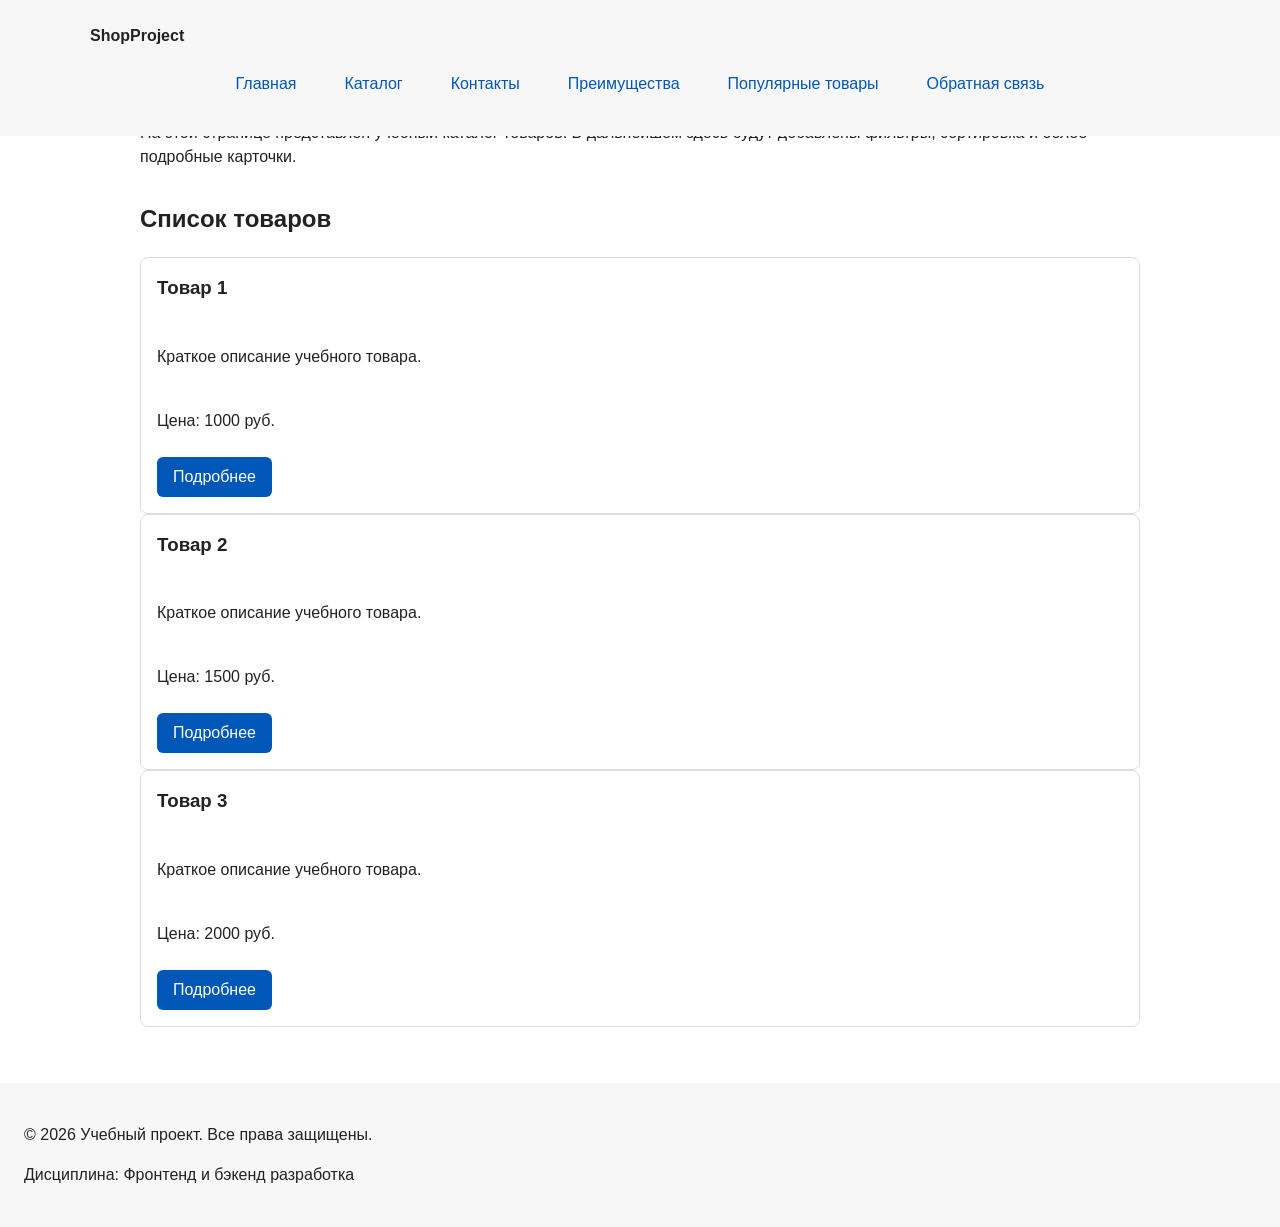
==== catalog.html @ b15fa946 "feat: add multi-page structure navigation and anchors" ====
<!DOCTYPE html>
<html lang="ru">
<head>
  <meta charset="UTF-8">
  <meta name="viewport" content="width=device-width, initial-scale=1.0">
  <meta name="description" content="Каталог товаров учебного интернет-магазина.">
  <title>Каталог товаров — Учебный интернет-магазин</title>
  <link rel="stylesheet" href="css/style.css">
</head>
<body>
  <header>
    <div class="site-header">
      <a class="site-logo" href="index.html">ShopProject</a>

      <nav class="site-nav" aria-label="Основная навигация">
        <ul class="site-nav__list">
          <li><a href="index.html">Главная</a></li>
          <li><a href="catalog.html">Каталог</a></li>
          <li><a href="contacts.html">Контакты</a></li>
          <li><a href="index.html#advantages">Преимущества</a></li>
          <li><a href="index.html#popular">Популярные товары</a></li>
          <li><a href="index.html#contacts">Обратная связь</a></li>
        </ul>
      </nav>
    </div>
  </header>

  <main>
    <nav class="breadcrumbs" aria-label="Хлебные крошки">
      <a href="index.html">Главная</a>
      <span>Каталог</span>
    </nav>

    <section class="section">
      <h1>Каталог товаров</h1>
      <p>
        На этой странице представлен учебный каталог товаров.
        В дальнейшем здесь будут добавлены фильтры, сортировка и более
        подробные карточки.
      </p>
    </section>

    <section class="section">
      <h2>Список товаров</h2>

      <article class="product-card">
        <h3>Товар 1</h3>
        <p>Краткое описание учебного товара.</p>
        <p>Цена: 1000 руб.</p>
        <a class="button" href="index.html#popular">Подробнее</a>
      </article>

      <article class="product-card">
        <h3>Товар 2</h3>
        <p>Краткое описание учебного товара.</p>
        <p>Цена: 1500 руб.</p>
        <a class="button" href="index.html#popular">Подробнее</a>
      </article>

      <article class="product-card">
        <h3>Товар 3</h3>
        <p>Краткое описание учебного товара.</p>
        <p>Цена: 2000 руб.</p>
        <a class="button" href="index.html#popular">Подробнее</a>
      </article>
    </section>
  </main>

  <footer>
    <p>&copy; 2026 Учебный проект. Все права защищены.</p>
    <p>Дисциплина: Фронтенд и бэкенд разработка</p>
  </footer>
</body>
</html>
---- css/style.css ----
/* ===============================
   1. Переменные проекта
   =============================== */

:root {
  /* Основные цвета проекта */
  --color-bg: #ffffff;
  --color-text: #222222;
  --color-muted: #666666;
  --color-primary: #0057b8;
  --color-primary-dark: #003f86;
  --color-border: #dddddd;
  --color-surface: #f7f7f7;
  --color-surface-accent: #eef5ff;
  --color-danger: #b00020;
  --color-success: #168a2f;
  --color-success-bg: #eefaf0;
  --color-white: #ffffff;

  /* Отступы */
  --space-xs: 4px;
  --space-sm: 8px;
  --space-md: 16px;
  --space-lg: 24px;
  --space-xl: 32px;

  /* Скругления */
  --radius-sm: 6px;
  --radius-md: 8px;
  --radius-lg: 12px;

  /* Размеры */
  --container-width: 1000px;
}

html {
  scroll-behavior: smooth;
}


/* ===============================
   2. Базовые стили
   =============================== */

* {
  box-sizing: border-box;
}

body {
  margin: 0;
  font-family: Arial, sans-serif;
  line-height: 1.5;
  color: var(--color-text);
  background-color: var(--color-bg);
}


/*
  Задаём внутренние отступы для основных областей страницы.
  Это делает содержимое визуально отделённым от краёв окна браузера.
*/
header,
main,
footer {
  padding: var(--space-lg);
}


/*
  Оформляем шапку страницы.
  Пока используется простой светло-серый фон.
*/
header {
  background-color: var(--color-surface);
  position: fixed;
  top: 0;
  width: 100%;
}

/*
  Оформляем подвал страницы тем же фоном,
  чтобы визуально отделить его от основного содержимого.
*/
footer {
  background-color: var(--color-surface);
}
/* ===============================
   3. Общие элементы интерфейса
   =============================== */

a {
  color: var(--color-primary);
}

a:hover {
  color: var(--color-primary-dark);
}

:target {
  outline: 2px dashed var(--color-primary);
  outline-offset: 4px;
}


a:focus-visible {
  outline: 2px solid var(--color-primary);
  outline-offset: 3px;
}

/*
  Ограничиваем ширину содержимого шапки,
  чтобы оно не растягивалось слишком сильно на широких экранах.
*/
.site-header {
  max-width: 1100px;
  margin: 0 auto;
}

/*
  Оформляем текстовый логотип.
*/
.site-logo {
  font-weight: bold;
  text-decoration: none;
  color: #222222;
}

/*
  Убираем стандартные отступы и маркеры списка навигации.
*/
.site-nav__list {
  display: flex;
  flex-wrap: wrap;
  justify-content: center;
  align-items: center;
  gap: var(--space-md);
  padding: 0;
  margin: var(--space-md) 0 0;
  list-style: none;
}

.site-nav__list a {
  display: inline-block;
  padding: var(--space-sm) var(--space-md);
  color: var(--color-primary);
  text-decoration: none;
  border-radius: var(--radius-sm);
}

.site-nav__list a:hover {
  color: var(--color-white);
  background-color: var(--color-primary);
}

/*
  Добавляем расстояние между пунктами меню.
*/
.site-nav__list li {
  margin-bottom: 8px;
}

/*
  Оформляем ссылки меню.
*/
.site-nav__list a {
  color: #0057b8;
  text-decoration: none;
}

/*
  При наведении мыши подчёркиваем ссылку.
  Подробно состояния интерфейса будут рассмотрены в практической работе 1.7.
*/
.site-nav__list a:hover {
  text-decoration: underline;
}
/*
  Hero-блок — первый крупный блок страницы.
  Он визуально отделяется от остальных разделов фоном и отступами.
*/
/* ===============================
   4. Компоненты страницы
   =============================== */

.hero {
  max-width: var(--container-width);
  margin: 0 auto var(--space-xl);
  padding: var(--space-xl) var(--space-lg);
  background-color: var(--color-surface-accent);
  border-radius: var(--radius-lg);
}

.section {
  max-width: var(--container-width);
  margin: 0 auto var(--space-xl);
}

.section h2 {
  margin-top: 0;
}

.products-grid {
  display: grid;
  grid-template-columns: repeat(3, 1fr);
  gap: var(--space-lg);
}

/*
  Карточка товара — самостоятельный блок.
  На следующих занятиях карточки будут доработаны и выстроены в сетку.
*/
.product-card {
  display: flex;
  flex-direction: column;
  gap: var(--space-sm);
  margin-bottom: 0;
  padding: var(--space-md);
  border: 1px solid var(--color-border);
  border-radius: var(--radius-md);
  background-color: var(--color-bg);
}

.product-card .button {
  margin-top: auto;
  align-self: flex-start;
}

.product-card:hover {
  border-color: var(--color-primary);
}

.product-card h3 {
  margin-top: 0;
}

/*
  Пока это обычная ссылка, но визуально она оформляется как кнопка.
*/
.button {
  display: inline-block;
  padding: var(--space-sm) var(--space-md);
  color: var(--color-white);
  background-color: var(--color-primary);
  text-decoration: none;
  border: none;
  border-radius: var(--radius-sm);
  cursor: pointer;
}

.button:hover {
  background-color: var(--color-primary-dark);
}

.button:focus-visible {
  outline: 2px solid var(--color-primary);
  outline-offset: 3px;
}

.button:disabled {
  opacity: 0.6;
  cursor: not-allowed;
}


/*
  Дополнительный информационный блок.
*/
.aside-info {
  max-width: var(--container-width);
  margin: 0 auto var(--space-xl);
  padding: var(--space-md);
  border-left: 4px solid var(--color-primary);
  background-color: var(--color-surface);
}
/*
  Модальное окно.
  Элемент dialog сам умеет открываться поверх страницы.
*/
/* ===============================
   5. Форма и модальное окно
   =============================== */

.order-dialog {
  width: min(100% - 32px, 560px);
  padding: var(--space-lg);
  border: none;
  border-radius: var(--radius-lg);
}

.order-dialog::backdrop {
  background-color: rgba(0, 0, 0, 0.5);
}

.form-field {
  margin-bottom: var(--space-md);
}

.form-field label {
  display: block;
  margin-bottom: var(--space-xs);
}

.form-field input,
.form-field select,
.form-field textarea {
  width: 100%;
  padding: 10px 12px;
  border: 1px solid var(--color-border);
  border-radius: var(--radius-sm);
  font: inherit;
}

.form-field input[type="checkbox"] {
  width: auto;
}

.form-field small {
  display: block;
  margin-top: var(--space-xs);
  color: var(--color-muted);
}

.form-field input:hover,
.form-field select:hover,
.form-field textarea:hover {
  border-color: var(--color-primary);
}

.form-field input:focus-visible,
.form-field select:focus-visible,
.form-field textarea:focus-visible,
.form-actions button:focus-visible {
  outline: 2px solid var(--color-primary);
  outline-offset: 3px;
}

[aria-invalid="true"] {
  border-color: var(--color-danger);
}

.success-message {
  max-width: var(--container-width);
  margin: var(--space-lg) auto;
  padding: var(--space-md);
  border-left: 4px solid var(--color-success);
  background-color: var(--color-success-bg);
}

.breadcrumbs {
  max-width: var(--container-width);
  margin: 0 auto var(--space-md);
  font-size: 14px;
  color: var(--color-muted);
}

.breadcrumbs a {
  color: var(--color-primary);
}

.breadcrumbs span::before {
  content: " / ";
  color: var(--color-muted);
}
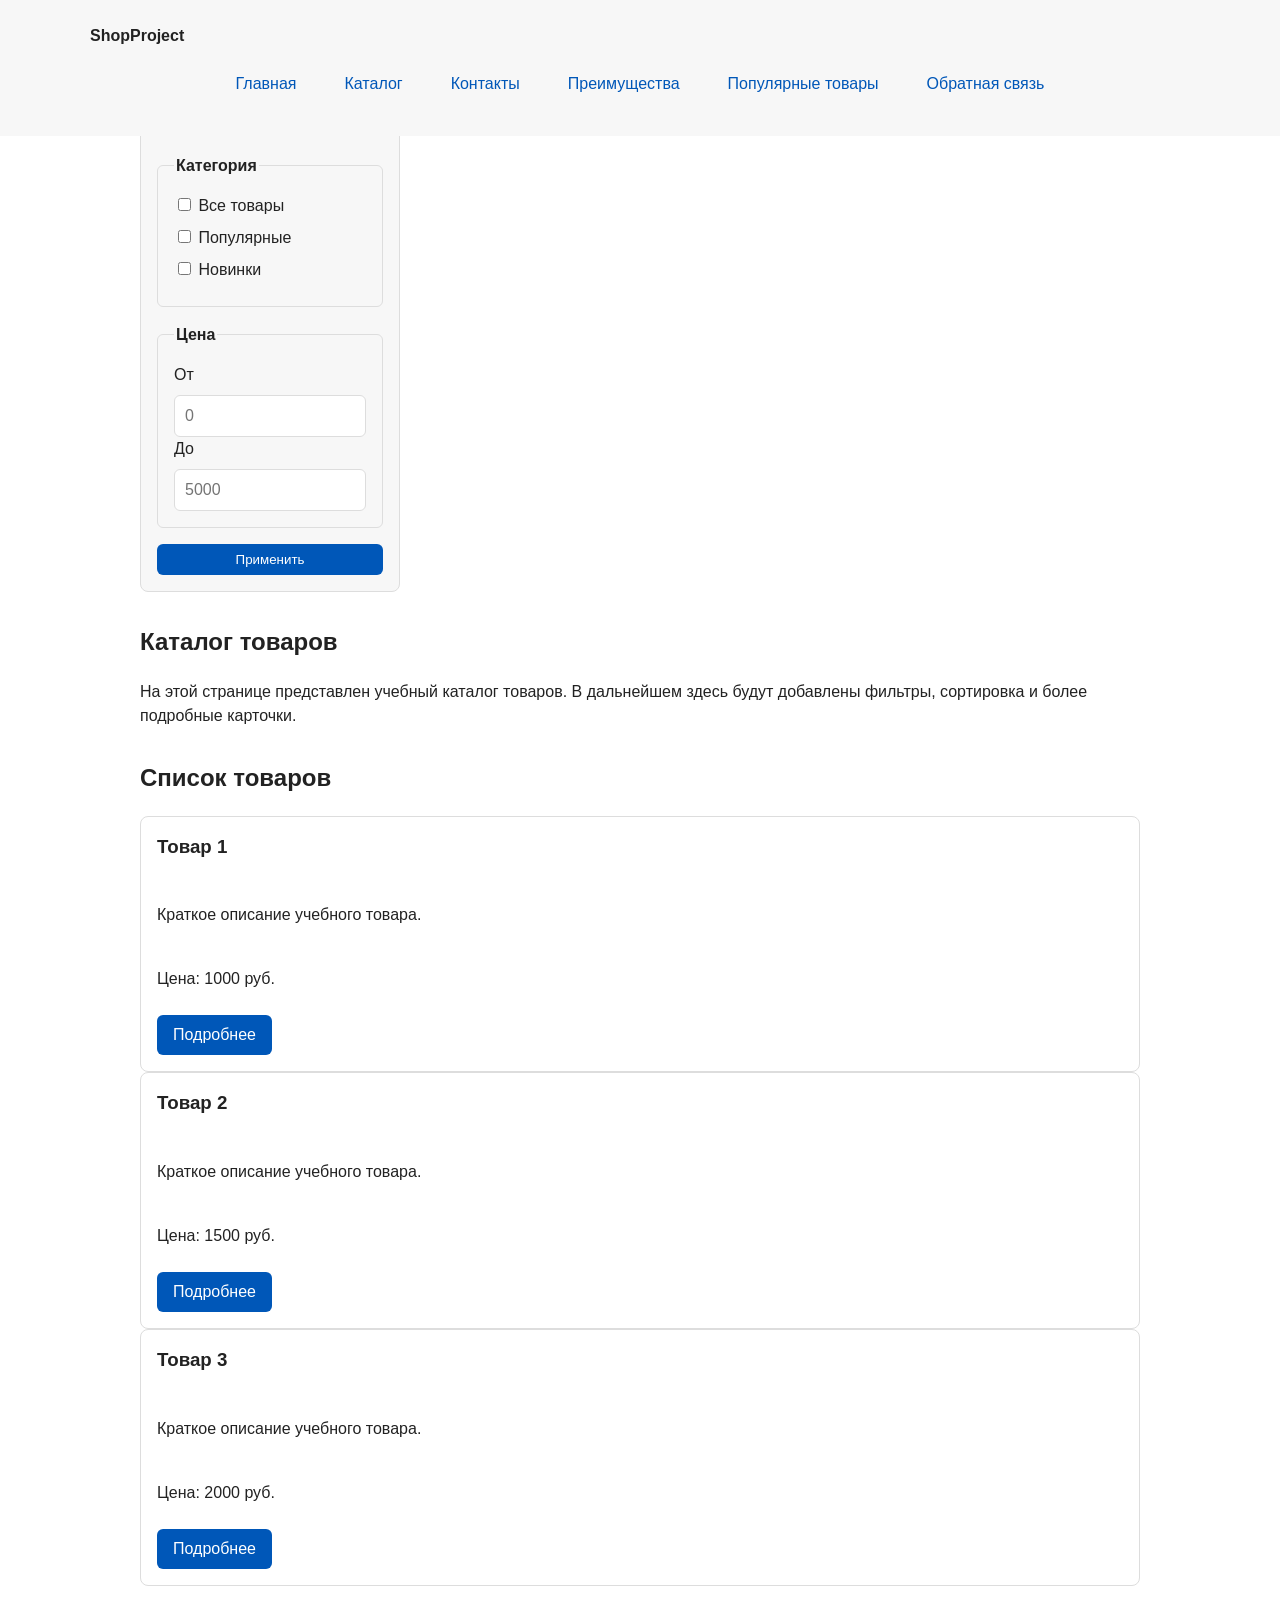
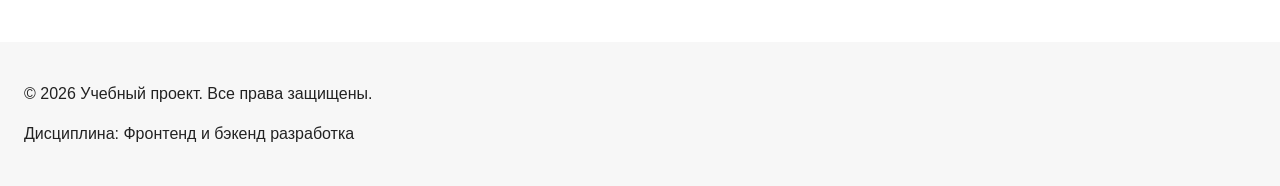
==== commit f778d6a4: "feat: add flex navigation and grid catalog layout" ====
--- a/catalog.html
+++ b/catalog.html
@@ -30,6 +30,53 @@
       <a href="index.html">Главная</a>
       <span>Каталог</span>
     </nav>
+    <section class="catalog-layout">
+  <aside class="catalog-filters">
+    <h2>Фильтры</h2>
+
+    <form class="filters-form" action="#" method="get">
+      <fieldset>
+        <legend>Категория</legend>
+
+        <label>
+          <input type="checkbox" name="category" value="all">
+          Все товары
+        </label>
+
+        <label>
+          <input type="checkbox" name="category" value="popular">
+          Популярные
+        </label>
+
+        <label>
+          <input type="checkbox" name="category" value="new">
+          Новинки
+        </label>
+      </fieldset>
+
+      <fieldset>
+        <legend>Цена</legend>
+
+        <label for="price-from">От</label>
+        <input id="price-from" name="price-from" type="number" min="0" placeholder="0">
+
+        <label for="price-to">До</label>
+        <input id="price-to" name="price-to" type="number" min="0" placeholder="5000">
+      </fieldset>
+
+      <button class="button" type="submit">Применить</button>
+    </form>
+  </aside>
+
+  <section class="catalog-products">
+    <h2>Список товаров</h2>
+
+    <div class="products-grid">
+      <!-- Карточки товаров -->
+    </div>
+        </section>
+    </section>
+
 
     <section class="section">
       <h1>Каталог товаров</h1>
--- a/css/style.css
+++ b/css/style.css
@@ -220,6 +220,57 @@
   background-color: var(--color-bg);
 }
 
+.catalog-layout {
+  max-width: var(--container-width);
+  margin: 0 auto var(--space-xl);
+  display: grid;
+  grid-template-columns: 260px 1fr;
+  grid-template-areas: "filters products";
+  gap: var(--space-lg);
+}
+
+.filters-form {
+  display: grid;
+  gap: var(--space-md);
+}
+
+.filters-form fieldset {
+  margin: 0;
+  padding: var(--space-md);
+  border: 1px solid var(--color-border);
+  border-radius: var(--radius-sm);
+}
+
+.filters-form legend {
+  font-weight: 700;
+}
+
+.filters-form label {
+  display: block;
+  margin-bottom: var(--space-sm);
+}
+
+.filters-form input[type="number"] {
+  width: 100%;
+  padding: 8px 10px;
+  border: 1px solid var(--color-border);
+  border-radius: var(--radius-sm);
+  font: inherit;
+}
+
+.catalog-filters {
+  grid-area: filters;
+  padding: var(--space-md);
+  border: 1px solid var(--color-border);
+  border-radius: var(--radius-md);
+  background-color: var(--color-surface);
+}
+
+.catalog-products {
+  grid-area: products;
+}
+
+
 .product-card .button {
   margin-top: auto;
   align-self: flex-start;
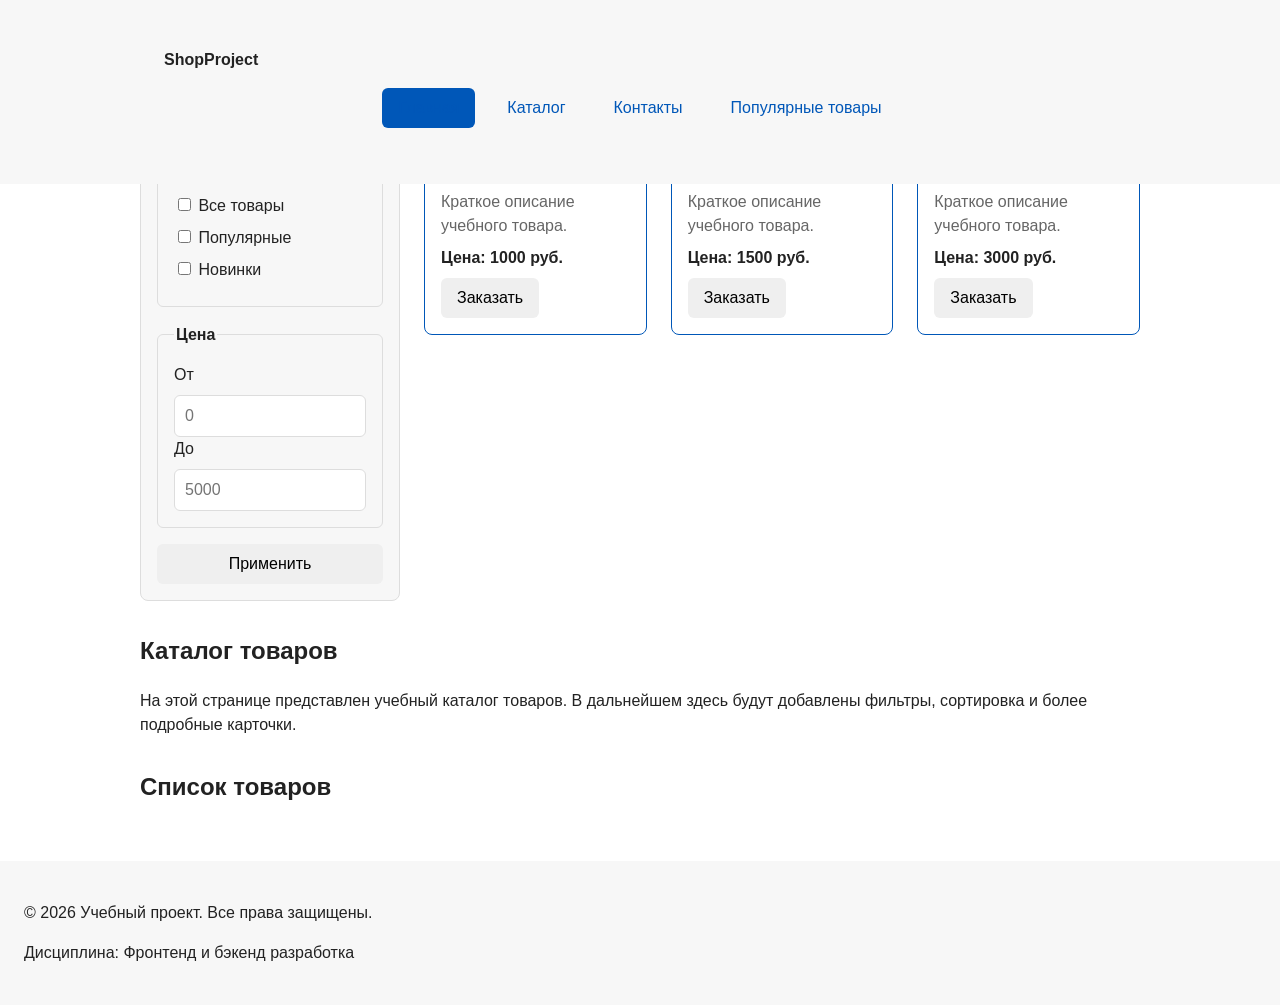
==== commit 2f5e2bd7: "i don't know" ====
--- a/catalog.html
+++ b/catalog.html
@@ -8,27 +8,38 @@
   <link rel="stylesheet" href="css/style.css">
 </head>
 <body>
-  <header>
-    <div class="site-header">
-      <a class="site-logo" href="index.html">ShopProject</a>
+  <header class="site-header">
+  <div class="site-header__inner">
+    <a class="site-header__logo" href="index.html">ShopProject</a>
 
-      <nav class="site-nav" aria-label="Основная навигация">
-        <ul class="site-nav__list">
-          <li><a href="index.html">Главная</a></li>
-          <li><a href="catalog.html">Каталог</a></li>
-          <li><a href="contacts.html">Контакты</a></li>
-          <li><a href="index.html#advantages">Преимущества</a></li>
-          <li><a href="index.html#popular">Популярные товары</a></li>
-          <li><a href="index.html#contacts">Обратная связь</a></li>
-        </ul>
-      </nav>
-    </div>
-  </header>
+    <nav class="site-nav" aria-label="Основная навигация">
+      <ul class="site-nav__list">
+        <li class="site-nav__item">
+          <a class="site-nav__link site-nav__link--active" href="index.html">
+            Главная
+          </a>
+        </li>
+        <li class="site-nav__item">
+          <a class="site-nav__link" href="catalog.html">Каталог</a>
+        </li>
+        <li class="site-nav__item">
+          <a class="site-nav__link" href="contacts.html">Контакты</a>
+        </li>
+        <li class="site-nav__item">
+          <a class="site-nav__link" href="index.html#popular">
+            Популярные товары
+          </a>
+        </li>
+      </ul>
+    </nav>
+  </div>
+</header>
+
 
   <main>
     <nav class="breadcrumbs" aria-label="Хлебные крошки">
-      <a href="index.html">Главная</a>
-      <span>Каталог</span>
+      <a class="breadcrumbs__link" href="index.html">Главная</a>
+      <span class="breadcrumbs__current">Каталог</span>
     </nav>
     <section class="catalog-layout">
   <aside class="catalog-filters">
@@ -72,7 +83,47 @@
     <h2>Список товаров</h2>
 
     <div class="products-grid">
-      <!-- Карточки товаров -->
+      
+      <article class="product-card product-card--featured">
+  <h3 class="product-card__title">Товар 1</h3>
+  <p class="product-card__description">Краткое описание учебного товара.</p>
+  <p class="product-card__price">Цена: 1000 руб.</p>
+  <button
+    class="button product-card__button"
+    type="button"
+    data-product="Товар 1"
+  >
+    Заказать
+  </button>
+</article>
+
+
+      <article class="product-card product-card--featured">
+  <h3 class="product-card__title">Товар 2</h3>
+  <p class="product-card__description">Краткое описание учебного товара.</p>
+  <p class="product-card__price">Цена: 1500 руб.</p>
+  <button
+    class="button product-card__button"
+    type="button"
+    data-product="Товар 2"
+  >
+    Заказать
+  </button>
+</article>
+
+
+      <article class="product-card product-card--featured">
+  <h3 class="product-card__title">Товар 3</h3>
+  <p class="product-card__description">Краткое описание учебного товара.</p>
+  <p class="product-card__price">Цена: 3000 руб.</p>
+  <button
+    class="button product-card__button"
+    type="button"
+    data-product="Товар 3"
+  >
+    Заказать
+  </button>
+</article>
     </div>
         </section>
     </section>
@@ -90,26 +141,6 @@
     <section class="section">
       <h2>Список товаров</h2>
 
-      <article class="product-card">
-        <h3>Товар 1</h3>
-        <p>Краткое описание учебного товара.</p>
-        <p>Цена: 1000 руб.</p>
-        <a class="button" href="index.html#popular">Подробнее</a>
-      </article>
-
-      <article class="product-card">
-        <h3>Товар 2</h3>
-        <p>Краткое описание учебного товара.</p>
-        <p>Цена: 1500 руб.</p>
-        <a class="button" href="index.html#popular">Подробнее</a>
-      </article>
-
-      <article class="product-card">
-        <h3>Товар 3</h3>
-        <p>Краткое описание учебного товара.</p>
-        <p>Цена: 2000 руб.</p>
-        <a class="button" href="index.html#popular">Подробнее</a>
-      </article>
     </section>
   </main>
 
--- a/css/style.css
+++ b/css/style.css
@@ -112,22 +112,21 @@
   чтобы оно не растягивалось слишком сильно на широких экранах.
 */
 .site-header {
-  max-width: 1100px;
+  background-color: var(--color-surface);
+}
+
+.site-header__inner {
+  max-width: var(--container-width);
   margin: 0 auto;
-}
-
-/*
-  Оформляем текстовый логотип.
-*/
-.site-logo {
-  font-weight: bold;
+  padding: var(--space-lg);
+}
+
+.site-header__logo {
+  font-weight: 700;
+  color: var(--color-text);
   text-decoration: none;
-  color: #222222;
-}
-
-/*
-  Убираем стандартные отступы и маркеры списка навигации.
-*/
+}
+
 .site-nav__list {
   display: flex;
   flex-wrap: wrap;
@@ -139,6 +138,52 @@
   list-style: none;
 }
 
+.site-nav__link {
+  display: inline-block;
+  padding: var(--space-sm) var(--space-md);
+  color: var(--color-primary);
+  text-decoration: none;
+  border-radius: var(--radius-sm);
+}
+
+.site-nav__link:hover {
+  color: var(--color-white);
+  background-color: var(--color-primary);
+}
+
+.site-nav__link:focus-visible {
+  outline: 2px solid var(--color-primary);
+  outline-offset: 3px;
+}
+
+.site-nav__link--active {
+  color: var(--color-white);
+  background-color: var(--color-primary);
+}
+
+/*
+  Оформляем текстовый логотип.
+*/
+.site-logo {
+  font-weight: bold;
+  text-decoration: none;
+  color: #222222;
+}
+
+/*
+  Убираем стандартные отступы и маркеры списка навигации.
+*/
+.site-nav__list {
+  display: flex;
+  flex-wrap: wrap;
+  justify-content: center;
+  align-items: center;
+  gap: var(--space-md);
+  padding: 0;
+  margin: var(--space-md) 0 0;
+  list-style: none;
+}
+
 .site-nav__list a {
   display: inline-block;
   padding: var(--space-sm) var(--space-md);
@@ -213,11 +258,46 @@
   display: flex;
   flex-direction: column;
   gap: var(--space-sm);
-  margin-bottom: 0;
   padding: var(--space-md);
   border: 1px solid var(--color-border);
   border-radius: var(--radius-md);
   background-color: var(--color-bg);
+}
+
+.product-card:hover {
+  border-color: var(--color-primary);
+}
+
+.product-card--featured {
+  border-color: var(--color-primary);
+}
+
+.product-card--discount {
+  border-color: var(--color-danger);
+}
+
+.product-card__title {
+  margin: 0;
+  color: var(--color-text);
+}
+
+.product-card__description {
+  margin: 0;
+  color: var(--color-muted);
+}
+
+.product-card__price {
+  margin: 0;
+  font-weight: 700;
+}
+
+.product-card--discount .product-card__price {
+  color: var(--color-danger);
+}
+
+.product-card__button {
+  margin-top: auto;
+  align-self: flex-start;
 }
 
 .catalog-layout {
@@ -290,16 +370,31 @@
 .button {
   display: inline-block;
   padding: var(--space-sm) var(--space-md);
+  border: none;
+  border-radius: var(--radius-sm);
+  font: inherit;
+  text-decoration: none;
+  cursor: pointer;
+}
+
+.button--primary {
   color: var(--color-white);
   background-color: var(--color-primary);
-  text-decoration: none;
-  border: none;
-  border-radius: var(--radius-sm);
-  cursor: pointer;
-}
-
-.button:hover {
+}
+
+.button--primary:hover {
   background-color: var(--color-primary-dark);
+}
+
+.button--secondary {
+  color: var(--color-primary);
+  background-color: transparent;
+  border: 1px solid var(--color-primary);
+}
+
+.button--secondary:hover {
+  color: var(--color-white);
+  background-color: var(--color-primary);
 }
 
 .button:focus-visible {
@@ -307,7 +402,8 @@
   outline-offset: 3px;
 }
 
-.button:disabled {
+.button:disabled,
+.button--disabled {
   opacity: 0.6;
   cursor: not-allowed;
 }
@@ -342,18 +438,22 @@
   background-color: rgba(0, 0, 0, 0.5);
 }
 
-.form-field {
+.order-dialog__title {
+  margin-top: 0;
+}
+
+.order-form__field {
   margin-bottom: var(--space-md);
 }
 
-.form-field label {
+.order-form__label {
   display: block;
   margin-bottom: var(--space-xs);
 }
 
-.form-field input,
-.form-field select,
-.form-field textarea {
+.order-form__input,
+.order-form__select,
+.order-form__textarea {
   width: 100%;
   padding: 10px 12px;
   border: 1px solid var(--color-border);
@@ -361,28 +461,23 @@
   font: inherit;
 }
 
-.form-field input[type="checkbox"] {
-  width: auto;
-}
-
-.form-field small {
-  display: block;
-  margin-top: var(--space-xs);
-  color: var(--color-muted);
-}
-
-.form-field input:hover,
-.form-field select:hover,
-.form-field textarea:hover {
+.order-form__input:hover,
+.order-form__select:hover,
+.order-form__textarea:hover {
   border-color: var(--color-primary);
 }
 
-.form-field input:focus-visible,
-.form-field select:focus-visible,
-.form-field textarea:focus-visible,
-.form-actions button:focus-visible {
+.order-form__input:focus-visible,
+.order-form__select:focus-visible,
+.order-form__textarea:focus-visible {
   outline: 2px solid var(--color-primary);
   outline-offset: 3px;
+}
+
+.order-form__actions {
+  display: flex;
+  gap: var(--space-md);
+  margin-top: var(--space-lg);
 }
 
 [aria-invalid="true"] {
@@ -404,11 +499,11 @@
   color: var(--color-muted);
 }
 
-.breadcrumbs a {
+.breadcrumbs__link {
   color: var(--color-primary);
 }
 
-.breadcrumbs span::before {
+.breadcrumbs__current::before {
   content: " / ";
   color: var(--color-muted);
 }
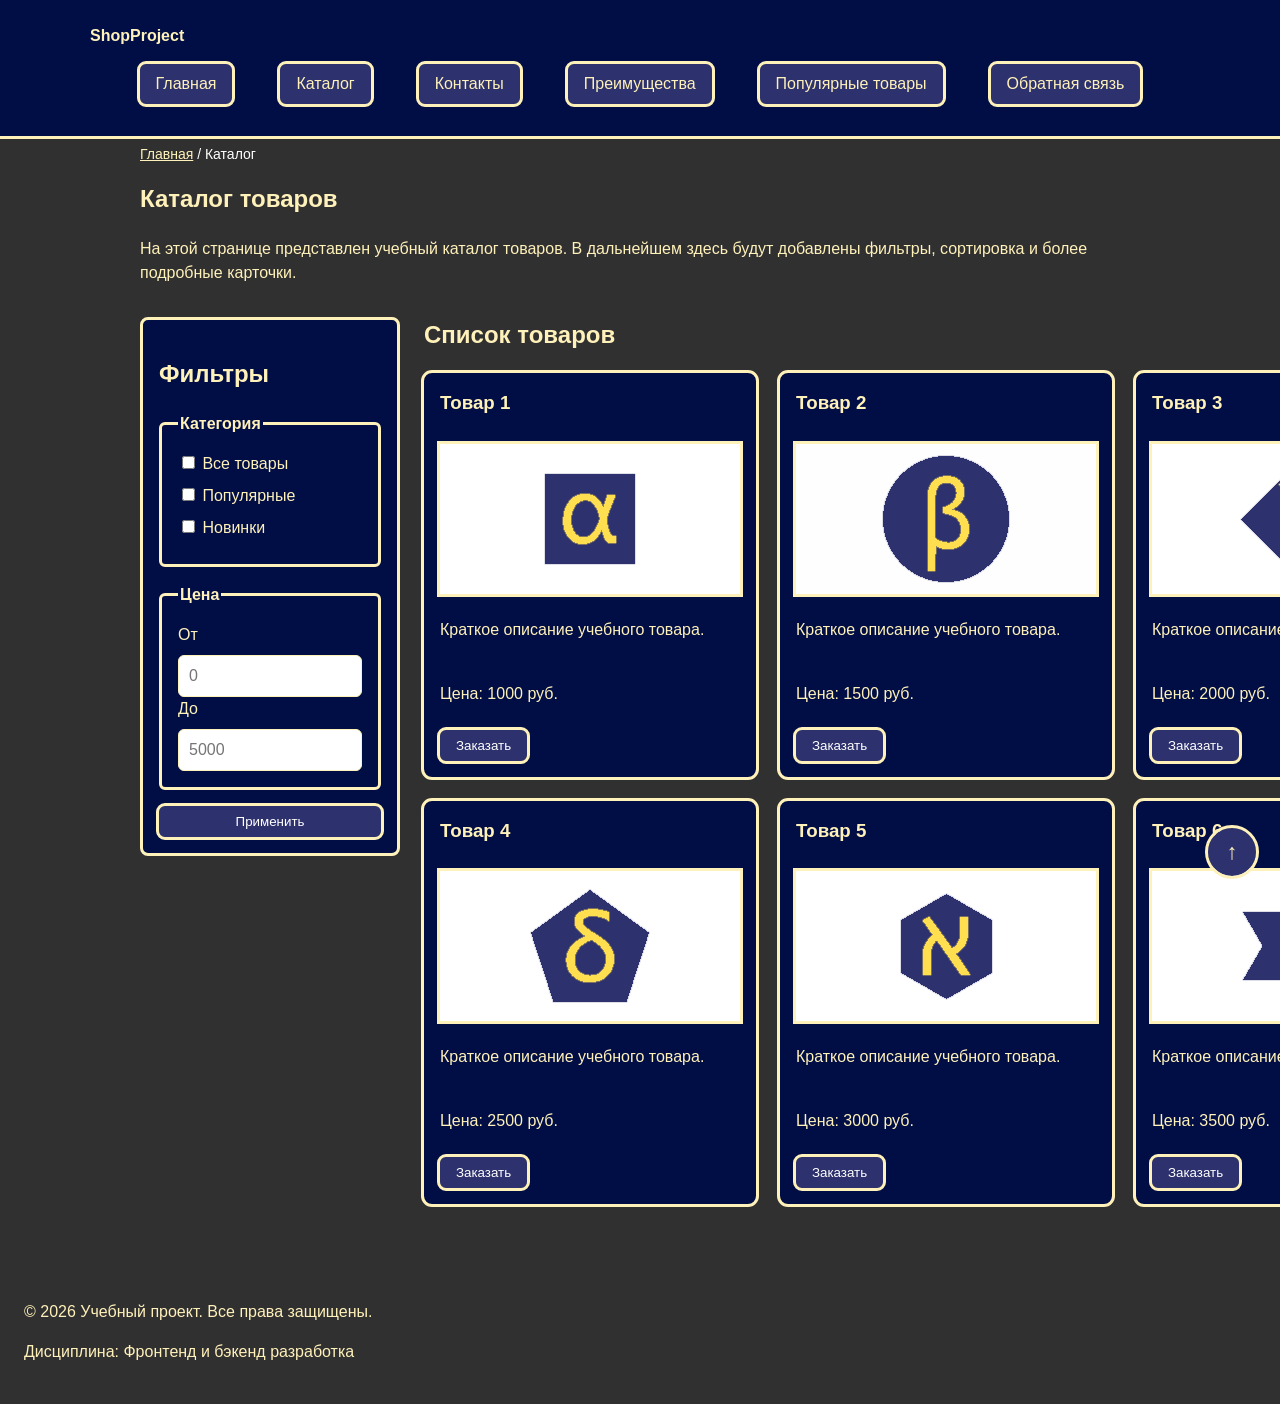
==== commit 8155e1cf: "penis" ====
--- a/catalog.html
+++ b/catalog.html
@@ -6,131 +6,34 @@
   <meta name="description" content="Каталог товаров учебного интернет-магазина.">
   <title>Каталог товаров — Учебный интернет-магазин</title>
   <link rel="stylesheet" href="css/style.css">
+  <script src="js/main.js" defer></script>
 </head>
 <body>
+  <span id="top"></span>
   <header class="site-header">
-  <div class="site-header__inner">
-    <a class="site-header__logo" href="index.html">ShopProject</a>
-
-    <nav class="site-nav" aria-label="Основная навигация">
-      <ul class="site-nav__list">
-        <li class="site-nav__item">
-          <a class="site-nav__link site-nav__link--active" href="index.html">
-            Главная
-          </a>
-        </li>
-        <li class="site-nav__item">
-          <a class="site-nav__link" href="catalog.html">Каталог</a>
-        </li>
-        <li class="site-nav__item">
-          <a class="site-nav__link" href="contacts.html">Контакты</a>
-        </li>
-        <li class="site-nav__item">
-          <a class="site-nav__link" href="index.html#popular">
-            Популярные товары
-          </a>
-        </li>
-      </ul>
-    </nav>
-  </div>
-</header>
-
+    <div class="site-header__inner">
+      <a class="site-header__logo" href="index.html">ShopProject</a>
+      <nav class="site-nav" aria-label="Основная навигация">
+        <ul class="site-nav__list">
+          <li class="site-nav__item"><a class="site-nav__link" href="index.html">Главная</a></li>
+          <li class="site-nav__item"><a class="site-nav__link" href="catalog.html">Каталог</a></li>
+          <li class="site-nav__item"><a class="site-nav__link" href="contacts.html">Контакты</a></li>
+          <li class="site-nav__item"><a class="site-nav__link" href="index.html#advantages">Преимущества</a></li>
+          <li class="site-nav__item"><a class="site-nav__link" href="index.html#popular">Популярные товары</a></li>
+          <li class="site-nav__item"><a class="site-nav__link" href="index.html#contacts">Обратная связь</a></li>
+        </ul>
+      </nav>
+    </div>
+  </header>
 
   <main>
     <nav class="breadcrumbs" aria-label="Хлебные крошки">
       <a class="breadcrumbs__link" href="index.html">Главная</a>
       <span class="breadcrumbs__current">Каталог</span>
     </nav>
-    <section class="catalog-layout">
-  <aside class="catalog-filters">
-    <h2>Фильтры</h2>
-
-    <form class="filters-form" action="#" method="get">
-      <fieldset>
-        <legend>Категория</legend>
-
-        <label>
-          <input type="checkbox" name="category" value="all">
-          Все товары
-        </label>
-
-        <label>
-          <input type="checkbox" name="category" value="popular">
-          Популярные
-        </label>
-
-        <label>
-          <input type="checkbox" name="category" value="new">
-          Новинки
-        </label>
-      </fieldset>
-
-      <fieldset>
-        <legend>Цена</legend>
-
-        <label for="price-from">От</label>
-        <input id="price-from" name="price-from" type="number" min="0" placeholder="0">
-
-        <label for="price-to">До</label>
-        <input id="price-to" name="price-to" type="number" min="0" placeholder="5000">
-      </fieldset>
-
-      <button class="button" type="submit">Применить</button>
-    </form>
-  </aside>
-
-  <section class="catalog-products">
-    <h2>Список товаров</h2>
-
-    <div class="products-grid">
-      
-      <article class="product-card product-card--featured">
-  <h3 class="product-card__title">Товар 1</h3>
-  <p class="product-card__description">Краткое описание учебного товара.</p>
-  <p class="product-card__price">Цена: 1000 руб.</p>
-  <button
-    class="button product-card__button"
-    type="button"
-    data-product="Товар 1"
-  >
-    Заказать
-  </button>
-</article>
-
-
-      <article class="product-card product-card--featured">
-  <h3 class="product-card__title">Товар 2</h3>
-  <p class="product-card__description">Краткое описание учебного товара.</p>
-  <p class="product-card__price">Цена: 1500 руб.</p>
-  <button
-    class="button product-card__button"
-    type="button"
-    data-product="Товар 2"
-  >
-    Заказать
-  </button>
-</article>
-
-
-      <article class="product-card product-card--featured">
-  <h3 class="product-card__title">Товар 3</h3>
-  <p class="product-card__description">Краткое описание учебного товара.</p>
-  <p class="product-card__price">Цена: 3000 руб.</p>
-  <button
-    class="button product-card__button"
-    type="button"
-    data-product="Товар 3"
-  >
-    Заказать
-  </button>
-</article>
-    </div>
-        </section>
-    </section>
-
-
-    <section class="section">
-      <h1>Каталог товаров</h1>
+
+    <section class="page-section">
+      <h1 class="page-section__title">Каталог товаров</h1>
       <p>
         На этой странице представлен учебный каталог товаров.
         В дальнейшем здесь будут добавлены фильтры, сортировка и более
@@ -138,15 +41,174 @@
       </p>
     </section>
 
-    <section class="section">
-      <h2>Список товаров</h2>
-
+    <section class="catalog">
+      <aside class="catalog__filters">
+        <div class="filter-panel">
+          <h2 class="filter-panel__title">Фильтры</h2>
+
+          <form class="filter-form" action="#" method="get">
+            <fieldset class="filter-form__group">
+              <legend class="filter-form__legend">Категория</legend>
+
+              <label class="filter-form__label">
+                <input class="filter-form__checkbox" type="checkbox" name="category" value="all">
+                Все товары
+              </label>
+
+              <label class="filter-form__label">
+                <input class="filter-form__checkbox" type="checkbox" name="category" value="popular">
+                Популярные
+              </label>
+
+              <label class="filter-form__label">
+                <input class="filter-form__checkbox" type="checkbox" name="category" value="new">
+                Новинки
+              </label>
+            </fieldset>
+
+            <fieldset class="filter-form__group">
+              <legend class="filter-form__legend">Цена</legend>
+
+              <label class="filter-form__label" for="price-from">От</label>
+              <input class="filter-form__input" id="price-from" name="price-from" type="number" min="0" placeholder="0">
+
+              <label class="filter-form__label" for="price-to">До</label>
+              <input class="filter-form__input" id="price-to" name="price-to" type="number" min="0" placeholder="5000">
+            </fieldset>
+
+            <button class="button filter-form__submit" type="submit">Применить</button>
+          </form>
+        </div>
+      </aside>
+
+      <section class="catalog__products">
+        <h2 class="page-section__title">Список товаров</h2>
+
+        <div class="product-grid">
+          <article class="product-card">
+            <h3 class="product-card__title">Товар 1</h3>
+            <img class="product-card__image" src="img/product1.png" alt="Товар 1">
+            <p>Краткое описание учебного товара.</p>
+            <p>Цена: 1000 руб.</p>
+            <button class="button product-card__button" type="button" data-product="Товар 1">Заказать</button>
+          </article>
+
+          <article class="product-card">
+            <h3 class="product-card__title">Товар 2</h3>
+            <img class="product-card__image" src="img/product2.png" alt="Товар 2">
+            <p>Краткое описание учебного товара.</p>
+            <p>Цена: 1500 руб.</p>
+            <button class="button product-card__button" type="button" data-product="Товар 2">Заказать</button>
+          </article>
+
+          <article class="product-card">
+            <h3 class="product-card__title">Товар 3</h3>
+            <img class="product-card__image" src="img/product3.png" alt="Товар 3">
+            <p>Краткое описание учебного товара.</p>
+            <p>Цена: 2000 руб.</p>
+            <button class="button product-card__button" type="button" data-product="Товар 3">Заказать</button>
+          </article>
+
+          <article class="product-card">
+            <h3 class="product-card__title">Товар 4</h3>
+            <img class="product-card__image" src="img/product4.png" alt="Товар 4">
+            <p>Краткое описание учебного товара.</p>
+            <p>Цена: 2500 руб.</p>
+            <button class="button product-card__button" type="button" data-product="Товар 4">Заказать</button>
+          </article>
+
+          <article class="product-card">
+            <h3 class="product-card__title">Товар 5</h3>
+            <img class="product-card__image" src="img/product5.png" alt="Товар 5">
+            <p>Краткое описание учебного товара.</p>
+            <p>Цена: 3000 руб.</p>
+            <button class="button product-card__button" type="button" data-product="Товар 5">Заказать</button>
+          </article>
+
+          <article class="product-card">
+            <h3 class="product-card__title">Товар 6</h3>
+            <img class="product-card__image" src="img/product6.png" alt="Товар 6">
+            <p>Краткое описание учебного товара.</p>
+            <p>Цена: 3500 руб.</p>
+            <button class="button product-card__button" type="button" data-product="Товар 6">Заказать</button>
+          </article>
+        </div>
+      </section>
     </section>
   </main>
 
-  <footer>
-    <p>&copy; 2026 Учебный проект. Все права защищены.</p>
-    <p>Дисциплина: Фронтенд и бэкенд разработка</p>
+  <footer class="site-footer">
+    <p class="site-footer__text">&copy; 2026 Учебный проект. Все права защищены.</p>
+    <p class="site-footer__text">Дисциплина: Фронтенд и бэкенд разработка</p>
   </footer>
+
+  <dialog class="order-modal" id="order-dialog" aria-labelledby="order-dialog-title">
+    <h2 class="order-modal__title" id="order-dialog-title">Оформление заявки</h2>
+
+    <form class="order-form" id="order-form" action="#" method="post" novalidate>
+      <input id="selected-product" name="selected-product" type="hidden">
+
+      <div class="form-field">
+        <label class="form-field__label" for="order-name">Имя</label>
+        <input class="form-field__control" id="order-name" name="name" type="text" minlength="2" autocomplete="given-name" required>
+      </div>
+
+      <div class="form-field">
+        <label class="form-field__label" for="order-email">E-mail</label>
+        <input class="form-field__control" id="order-email" name="email" type="email" autocomplete="email" required>
+      </div>
+
+      <div class="form-field">
+        <label class="form-field__label" for="order-phone">Телефон</label>
+        <input
+          class="form-field__control"
+          id="order-phone"
+          name="phone"
+          type="tel"
+          inputmode="tel"
+          placeholder="+7 (900) 000-00-00"
+          pattern="^\+7 \(\d{3}\) \d{3}-\d{2}-\d{2}$"
+          required
+        >
+        <small class="form-field__hint">Формат: +7 (900) 000-00-00</small>
+      </div>
+
+      <div class="form-field">
+        <label class="form-field__label" for="order-date">Дата связи</label>
+        <input class="form-field__control" id="order-date" name="date" type="date">
+      </div>
+
+      <div class="form-field">
+        <label class="form-field__label" for="order-topic">Тема заявки</label>
+        <select class="form-field__control" id="order-topic" name="topic" required>
+          <option value="">Выберите тему</option>
+          <option value="product">Заказ товара</option>
+          <option value="consultation">Консультация</option>
+          <option value="delivery">Доставка</option>
+        </select>
+      </div>
+
+      <div class="form-field">
+        <label class="form-field__label" for="order-comment">Комментарий</label>
+        <textarea class="form-field__control" id="order-comment" name="comment" rows="4"></textarea>
+      </div>
+
+      <div class="form-field form-field--checkbox">
+        <label class="form-field__label">
+          <input class="form-field__control form-field__control--checkbox" id="order-agreement" name="agreement" type="checkbox" required>
+          Я согласен на обработку данных
+        </label>
+      </div>
+
+      <div class="form-actions">
+        <button class="form-actions__button button" type="button" id="close-order-dialog">Закрыть</button>
+        <button class="form-actions__button button" type="submit">Отправить заявку</button>
+      </div>
+    </form>
+  </dialog>
+
+  <p class="success-message" id="success-message" hidden>Форма успешно отправлена!</p>
+
+  <a class="back-to-top" href="#top" aria-label="Наверх">↑</a>
 </body>
 </html>
--- a/css/style.css
+++ b/css/style.css
@@ -4,13 +4,13 @@
 
 :root {
   /* Основные цвета проекта */
-  --color-bg: #ffffff;
+  --color-bg: #303030;
   --color-text: #222222;
   --color-muted: #666666;
-  --color-primary: #0057b8;
-  --color-primary-dark: #003f86;
-  --color-border: #dddddd;
-  --color-surface: #f7f7f7;
+  --color-primary: #2D316D;
+  --color-primary-dark: #000E45;
+  --color-border: #FFF1BA;
+  --color-surface: #000E45;
   --color-surface-accent: #eef5ff;
   --color-danger: #b00020;
   --color-success: #168a2f;
@@ -23,6 +23,7 @@
   --space-md: 16px;
   --space-lg: 24px;
   --space-xl: 32px;
+  --header-height: 120px;
 
   /* Скругления */
   --radius-sm: 6px;
@@ -35,6 +36,7 @@
 
 html {
   scroll-behavior: smooth;
+  scroll-padding-top: calc(var(--header-height) + var(--space-md));
 }
 
 
@@ -50,43 +52,19 @@
   margin: 0;
   font-family: Arial, sans-serif;
   line-height: 1.5;
-  color: var(--color-text);
+  color: var(--color-border);
   background-color: var(--color-bg);
 }
 
-
-/*
-  Задаём внутренние отступы для основных областей страницы.
-  Это делает содержимое визуально отделённым от краёв окна браузера.
-*/
 header,
 main,
 footer {
   padding: var(--space-lg);
 }
 
-
-/*
-  Оформляем шапку страницы.
-  Пока используется простой светло-серый фон.
-*/
-header {
-  background-color: var(--color-surface);
-  position: fixed;
-  top: 0;
-  width: 100%;
-}
-
-/*
-  Оформляем подвал страницы тем же фоном,
-  чтобы визуально отделить его от основного содержимого.
-*/
-footer {
-  background-color: var(--color-surface);
-}
-/* ===============================
-   3. Общие элементы интерфейса
-   =============================== */
+main {
+  padding-top: calc(var(--header-height) + var(--space-lg));
+}
 
 a {
   color: var(--color-primary);
@@ -95,37 +73,49 @@
 a:hover {
   color: var(--color-primary-dark);
 }
-
-:target {
-  outline: 2px dashed var(--color-primary);
-  outline-offset: 4px;
-}
-
 
 a:focus-visible {
   outline: 2px solid var(--color-primary);
   outline-offset: 3px;
 }
 
-/*
-  Ограничиваем ширину содержимого шапки,
-  чтобы оно не растягивалось слишком сильно на широких экранах.
-*/
+:target {
+  outline: 3px solid var(--color-white);
+  border-radius: 10px;
+  padding: 10px;
+  box-shadow: 0 0 35px rgba(255, 255, 255, 1);
+}
+
+
+/* ===============================
+   3. Блок: site-header
+   =============================== */
+
 .site-header {
+  position: fixed;
+  top: 0;
+  left: 0;
+  right: 0;
+  z-index: 10;
   background-color: var(--color-surface);
+  outline: 3px solid var(--color-border);
 }
 
 .site-header__inner {
-  max-width: var(--container-width);
+  max-width: 1100px;
   margin: 0 auto;
-  padding: var(--space-lg);
 }
 
 .site-header__logo {
-  font-weight: 700;
-  color: var(--color-text);
+  font-weight: bold;
   text-decoration: none;
-}
+  color: var(--color-border);
+}
+
+
+/* ===============================
+   4. Блок: site-nav
+   =============================== */
 
 .site-nav__list {
   display: flex;
@@ -136,163 +126,106 @@
   padding: 0;
   margin: var(--space-md) 0 0;
   list-style: none;
+  color: var(--color-border);
+  transition: box-shadow .2s, background-color .2s;
+}
+
+.site-nav__item {
+  margin-bottom: 8px;
 }
 
 .site-nav__link {
   display: inline-block;
   padding: var(--space-sm) var(--space-md);
-  color: var(--color-primary);
+  margin: 0 var(--space-md);
+  color: var(--color-border);
+  background-color: var(--color-primary);
   text-decoration: none;
   border-radius: var(--radius-sm);
+  outline: 3px solid var(--color-border);
+  transition: box-shadow .2s;
 }
 
 .site-nav__link:hover {
   color: var(--color-white);
-  background-color: var(--color-primary);
-}
-
-.site-nav__link:focus-visible {
-  outline: 2px solid var(--color-primary);
-  outline-offset: 3px;
-}
-
-.site-nav__link--active {
-  color: var(--color-white);
-  background-color: var(--color-primary);
-}
-
-/*
-  Оформляем текстовый логотип.
-*/
-.site-logo {
-  font-weight: bold;
-  text-decoration: none;
-  color: #222222;
-}
-
-/*
-  Убираем стандартные отступы и маркеры списка навигации.
-*/
-.site-nav__list {
-  display: flex;
-  flex-wrap: wrap;
-  justify-content: center;
-  align-items: center;
-  gap: var(--space-md);
-  padding: 0;
-  margin: var(--space-md) 0 0;
-  list-style: none;
-}
-
-.site-nav__list a {
-  display: inline-block;
-  padding: var(--space-sm) var(--space-md);
-  color: var(--color-primary);
-  text-decoration: none;
-  border-radius: var(--radius-sm);
-}
-
-.site-nav__list a:hover {
-  color: var(--color-white);
-  background-color: var(--color-primary);
-}
-
-/*
-  Добавляем расстояние между пунктами меню.
-*/
-.site-nav__list li {
-  margin-bottom: 8px;
-}
-
-/*
-  Оформляем ссылки меню.
-*/
-.site-nav__list a {
-  color: #0057b8;
-  text-decoration: none;
-}
-
-/*
-  При наведении мыши подчёркиваем ссылку.
-  Подробно состояния интерфейса будут рассмотрены в практической работе 1.7.
-*/
-.site-nav__list a:hover {
-  text-decoration: underline;
-}
-/*
-  Hero-блок — первый крупный блок страницы.
-  Он визуально отделяется от остальных разделов фоном и отступами.
-*/
-/* ===============================
-   4. Компоненты страницы
+  outline: 3px solid var(--color-white);
+  box-shadow: 0 0 35px rgba(255, 255, 255, 1);
+}
+
+
+/* ===============================
+   5. Блок: page-section
+   =============================== */
+
+.page-section {
+  max-width: var(--container-width);
+  margin: 0 auto var(--space-xl);
+}
+
+.page-section__title {
+  margin-top: 0;
+}
+
+
+/* ===============================
+   6. Блок: hero
    =============================== */
 
 .hero {
   max-width: var(--container-width);
   margin: 0 auto var(--space-xl);
   padding: var(--space-xl) var(--space-lg);
-  background-color: var(--color-surface-accent);
+  background-color: var(--color-surface);
+  outline: 3px solid var(--color-border);
   border-radius: var(--radius-lg);
 }
 
-.section {
-  max-width: var(--container-width);
-  margin: 0 auto var(--space-xl);
-}
-
-.section h2 {
-  margin-top: 0;
-}
-
-.products-grid {
+
+/* ===============================
+   7. Блок: product-grid
+   =============================== */
+
+.product-grid {
   display: grid;
   grid-template-columns: repeat(3, 1fr);
   gap: var(--space-lg);
 }
 
-/*
-  Карточка товара — самостоятельный блок.
-  На следующих занятиях карточки будут доработаны и выстроены в сетку.
-*/
+
+/* ===============================
+   8. Блок: product-card
+   =============================== */
+
 .product-card {
   display: flex;
   flex-direction: column;
   gap: var(--space-sm);
+  margin-bottom: 0;
   padding: var(--space-md);
-  border: 1px solid var(--color-border);
+  background-color: var(--color-surface);
+  outline: 3px solid var(--color-border);
   border-radius: var(--radius-md);
-  background-color: var(--color-bg);
+  transition: transform .2s, box-shadow .2s;
 }
 
 .product-card:hover {
-  border-color: var(--color-primary);
-}
-
-.product-card--featured {
-  border-color: var(--color-primary);
-}
-
-.product-card--discount {
-  border-color: var(--color-danger);
+  color: var(--color-white);
+  outline: 3px solid var(--color-white);
+  box-shadow: 0 0 35px rgba(255, 255, 255, 1);
 }
 
 .product-card__title {
-  margin: 0;
-  color: var(--color-text);
-}
-
-.product-card__description {
-  margin: 0;
-  color: var(--color-muted);
-}
-
-.product-card__price {
-  margin: 0;
-  font-weight: 700;
-}
-
-.product-card--discount .product-card__price {
-  color: var(--color-danger);
+  margin-top: 0;
+}
+
+.product-card__image {
+  outline: 3px solid var(--color-border);
+  transition: box-shadow .2s;
+}
+
+.product-card__image:hover {
+  outline: 3px solid var(--color-white);
+  box-shadow: 0 0 35px rgba(255, 255, 255, 1);
 }
 
 .product-card__button {
@@ -300,7 +233,12 @@
   align-self: flex-start;
 }
 
-.catalog-layout {
+
+/* ===============================
+   9. Блок: catalog
+   =============================== */
+
+.catalog {
   max-width: var(--container-width);
   margin: 0 auto var(--space-xl);
   display: grid;
@@ -309,28 +247,60 @@
   gap: var(--space-lg);
 }
 
-.filters-form {
+.catalog__filters {
+  grid-area: filters;
+}
+
+.catalog__products {
+  grid-area: products;
+}
+
+
+/* ===============================
+   10. Блок: filter-panel
+   =============================== */
+
+.filter-panel {
+  padding: var(--space-md);
+  color: var(--color-border);
+  background-color: var(--color-surface);
+  border: 3px solid var(--color-border);
+  border-radius: var(--radius-md);
+  position: sticky;
+  top: calc(var(--header-height) + var(--space-md));
+  align-self: start;
+  max-height: calc(100vh - var(--header-height) - var(--space-md) * 2);
+  overflow-y: auto;
+  z-index: 1;
+}
+
+
+/* ===============================
+   11. Блок: filter-form
+   =============================== */
+
+.filter-form {
   display: grid;
   gap: var(--space-md);
 }
 
-.filters-form fieldset {
+.filter-form__group {
   margin: 0;
   padding: var(--space-md);
-  border: 1px solid var(--color-border);
+  border: 3px solid var(--color-border);
   border-radius: var(--radius-sm);
 }
 
-.filters-form legend {
+.filter-form__legend {
   font-weight: 700;
 }
 
-.filters-form label {
+.filter-form__label {
   display: block;
   margin-bottom: var(--space-sm);
 }
 
-.filters-form input[type="number"] {
+.filter-form__input {
   width: 100%;
   padding: 8px 10px;
   border: 1px solid var(--color-border);
@@ -338,63 +308,28 @@
   font: inherit;
 }
 
-.catalog-filters {
-  grid-area: filters;
-  padding: var(--space-md);
-  border: 1px solid var(--color-border);
-  border-radius: var(--radius-md);
-  background-color: var(--color-surface);
-}
-
-.catalog-products {
-  grid-area: products;
-}
-
-
-.product-card .button {
-  margin-top: auto;
-  align-self: flex-start;
-}
-
-.product-card:hover {
-  border-color: var(--color-primary);
-}
-
-.product-card h3 {
-  margin-top: 0;
-}
-
-/*
-  Пока это обычная ссылка, но визуально она оформляется как кнопка.
-*/
+
+/* ===============================
+   12. Блок: button
+   =============================== */
+
 .button {
   display: inline-block;
   padding: var(--space-sm) var(--space-md);
+  color: var(--color-white);
+  background-color: var(--color-primary);
+  text-decoration: none;
   border: none;
   border-radius: var(--radius-sm);
-  font: inherit;
-  text-decoration: none;
   cursor: pointer;
-}
-
-.button--primary {
-  color: var(--color-white);
-  background-color: var(--color-primary);
-}
-
-.button--primary:hover {
-  background-color: var(--color-primary-dark);
-}
-
-.button--secondary {
-  color: var(--color-primary);
-  background-color: transparent;
-  border: 1px solid var(--color-primary);
-}
-
-.button--secondary:hover {
-  color: var(--color-white);
-  background-color: var(--color-primary);
+  outline: 3px solid var(--color-border);
+  transition: transform .2s, box-shadow .2s;
+}
+
+.button:hover {
+  color: var(--color-white);
+  outline: 3px solid var(--color-white);
+  box-shadow: 0 0 35px rgba(255, 255, 255, 1);
 }
 
 .button:focus-visible {
@@ -402,58 +337,65 @@
   outline-offset: 3px;
 }
 
-.button:disabled,
-.button--disabled {
+.button:disabled {
   opacity: 0.6;
   cursor: not-allowed;
 }
 
 
-/*
-  Дополнительный информационный блок.
-*/
-.aside-info {
+/* ===============================
+   13. Блок: info-panel
+   =============================== */
+
+.info-panel {
   max-width: var(--container-width);
   margin: 0 auto var(--space-xl);
   padding: var(--space-md);
-  border-left: 4px solid var(--color-primary);
+  color: var(--color-border);
   background-color: var(--color-surface);
-}
-/*
-  Модальное окно.
-  Элемент dialog сам умеет открываться поверх страницы.
-*/
-/* ===============================
-   5. Форма и модальное окно
-   =============================== */
-
-.order-dialog {
+  border: 4px solid var(--color-border);
+  border-radius: 10px;
+}
+
+.info-panel__title {
+  margin-top: 0;
+}
+
+
+/* ===============================
+   14. Блок: order-modal
+   =============================== */
+
+.order-modal {
   width: min(100% - 32px, 560px);
   padding: var(--space-lg);
   border: none;
   border-radius: var(--radius-lg);
 }
 
-.order-dialog::backdrop {
+.order-modal::backdrop {
   background-color: rgba(0, 0, 0, 0.5);
 }
 
-.order-dialog__title {
+.order-modal__title {
   margin-top: 0;
 }
 
-.order-form__field {
+
+/* ===============================
+   15. Блок: form-field
+   =============================== */
+
+.form-field {
   margin-bottom: var(--space-md);
 }
 
-.order-form__label {
+.form-field__label {
   display: block;
   margin-bottom: var(--space-xs);
 }
 
-.order-form__input,
-.order-form__select,
-.order-form__textarea {
+.form-field__control {
   width: 100%;
   padding: 10px 12px;
   border: 1px solid var(--color-border);
@@ -461,49 +403,115 @@
   font: inherit;
 }
 
-.order-form__input:hover,
-.order-form__select:hover,
-.order-form__textarea:hover {
+.form-field__control--checkbox {
+  width: auto;
+}
+
+.form-field__hint {
+  display: block;
+  margin-top: var(--space-xs);
+  color: var(--color-muted);
+}
+
+.form-field__control:hover {
   border-color: var(--color-primary);
 }
 
-.order-form__input:focus-visible,
-.order-form__select:focus-visible,
-.order-form__textarea:focus-visible {
+.form-field__control:focus-visible,
+.form-actions__button:focus-visible {
   outline: 2px solid var(--color-primary);
   outline-offset: 3px;
 }
 
-.order-form__actions {
+.form-field__control[aria-invalid="true"] {
+  border-color: var(--color-danger);
+}
+
+.form-field--checkbox {
+  /* модификатор для чекбокс-поля, если понадобится */
+}
+
+
+/* ===============================
+   16. Блок: form-actions
+   =============================== */
+
+.form-actions {
   display: flex;
-  gap: var(--space-md);
-  margin-top: var(--space-lg);
-}
-
-[aria-invalid="true"] {
-  border-color: var(--color-danger);
-}
+  gap: var(--space-sm);
+  justify-content: flex-end;
+}
+
+
+/* ===============================
+   17. Блок: success-message
+   =============================== */
 
 .success-message {
   max-width: var(--container-width);
   margin: var(--space-lg) auto;
   padding: var(--space-md);
-  border-left: 4px solid var(--color-success);
-  background-color: var(--color-success-bg);
-}
+  border-left: 4px solid var(--color-border);
+  background-color: var(--color-surface);
+}
+
+
+/* ===============================
+   18. Блок: breadcrumbs
+   =============================== */
 
 .breadcrumbs {
   max-width: var(--container-width);
   margin: 0 auto var(--space-md);
   font-size: 14px;
-  color: var(--color-muted);
+  color: var(--color-white);
 }
 
 .breadcrumbs__link {
-  color: var(--color-primary);
+  color: var(--color-border);
 }
 
 .breadcrumbs__current::before {
   content: " / ";
-  color: var(--color-muted);
+  color: var(--color-white);
+}
+
+
+/* ===============================
+   19. Блок: back-to-top
+   =============================== */
+
+.back-to-top {
+  position: fixed;
+  right: var(--space-lg);
+  bottom: var(--space-lg);
+  z-index: 20;
+
+  display: flex;
+  align-items: center;
+  justify-content: center;
+  width: 48px;
+  height: 48px;
+
+  font-size: 22px;
+  line-height: 1;
+  font-weight: bold;
+  text-decoration: none;
+
+  color: var(--color-border);
+  background-color: var(--color-primary);
+  outline: 3px solid var(--color-border);
+  border-radius: 50%;
+  transition: box-shadow .2s;
+}
+
+.back-to-top:hover {
+  color: var(--color-white);
+  outline-color: var(--color-white);
+  box-shadow: 0 0 35px rgba(255, 255, 255, 1);
+}
+
+.back-to-top:focus-visible {
+  outline: 3px solid var(--color-white);
+  outline-offset: 3px;
 }
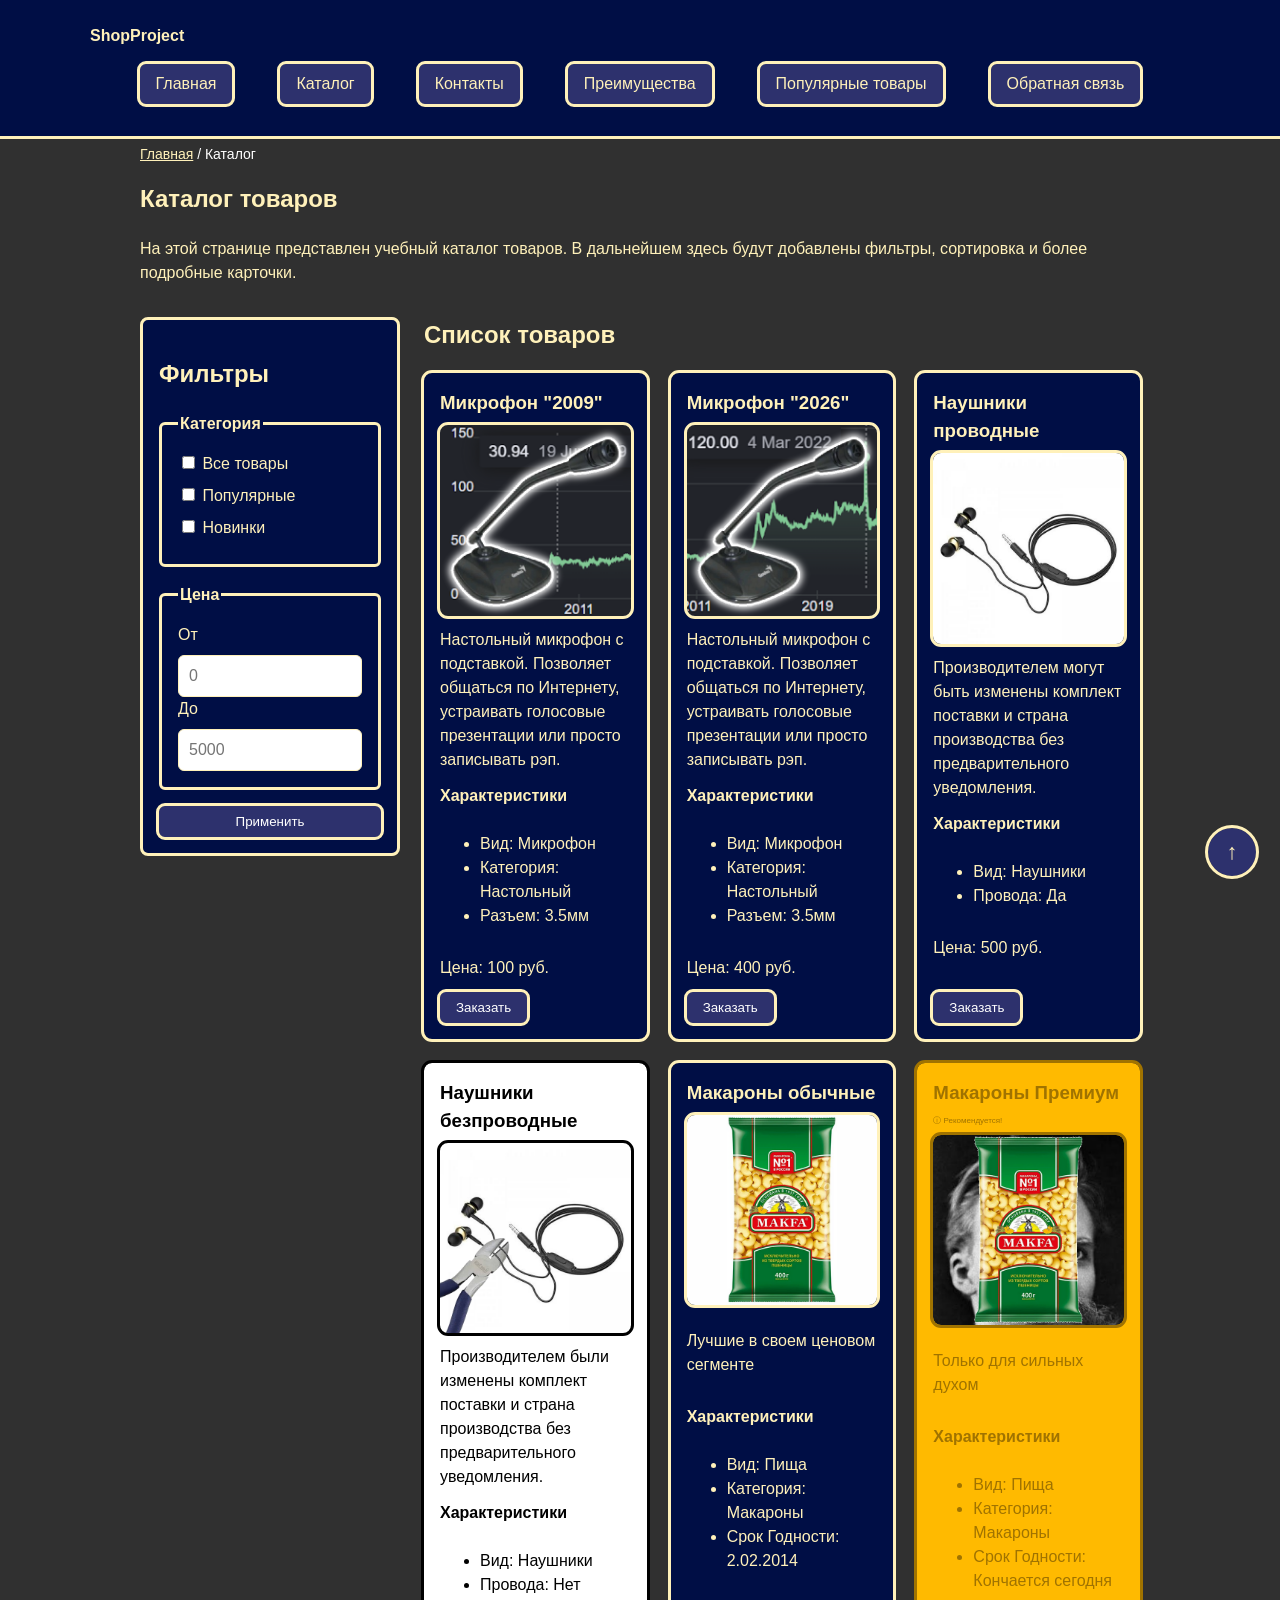
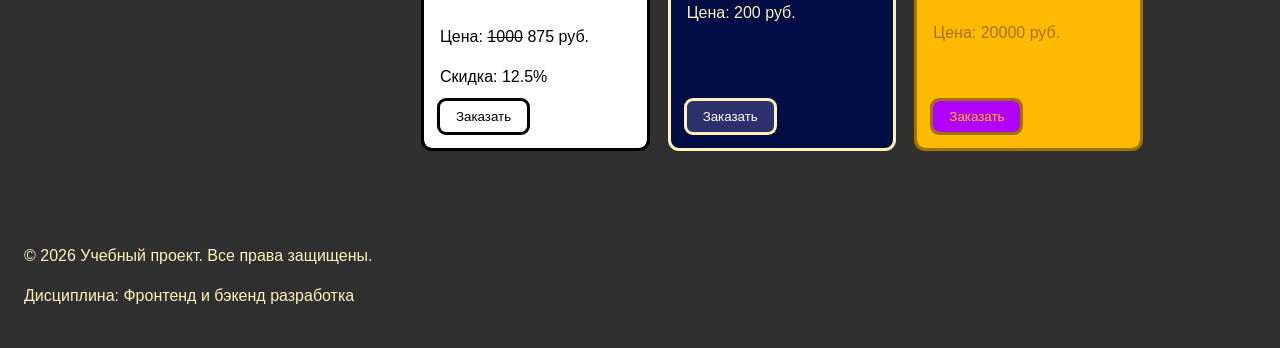
==== commit dceaab65: "кр2" ====
--- a/catalog.html
+++ b/catalog.html
@@ -86,52 +86,92 @@
 
         <div class="product-grid">
           <article class="product-card">
-            <h3 class="product-card__title">Товар 1</h3>
+            <h3 class="product-card__title">Микрофон "2009"</h3>
             <img class="product-card__image" src="img/product1.png" alt="Товар 1">
-            <p>Краткое описание учебного товара.</p>
-            <p>Цена: 1000 руб.</p>
+            <p class = "product-card__body">Настольный микрофон с подставкой.
+Позволяет общаться по Интернету, устраивать голосовые презентации или просто записывать рэп.</p>
+          <h4 class = "product-card__body">Характеристики</h4>
+          <ul>
+            <li>Вид: Микрофон</li>
+            <li>Категория: Настольный</li>
+            <li>Разъем: 3.5мм</li>
+          </ul>
+          <p class="product-card__pricetag">Цена: 100 руб.</p>
             <button class="button product-card__button" type="button" data-product="Товар 1">Заказать</button>
           </article>
 
           <article class="product-card">
-            <h3 class="product-card__title">Товар 2</h3>
+            <h3 class="product-card__title">Микрофон "2026"</h3>
             <img class="product-card__image" src="img/product2.png" alt="Товар 2">
-            <p>Краткое описание учебного товара.</p>
-            <p>Цена: 1500 руб.</p>
+            <p class = "product-card__body">Настольный микрофон с подставкой.
+Позволяет общаться по Интернету, устраивать голосовые презентации или просто записывать рэп.</p>
+          <h4 class = "product-card__body">Характеристики</h4>
+          <ul>
+            <li>Вид: Микрофон</li>
+            <li>Категория: Настольный</li>
+            <li>Разъем: 3.5мм</li>
+          </ul>
+          <p class="product-card__pricetag">Цена: 400 руб.</p>
             <button class="button product-card__button" type="button" data-product="Товар 2">Заказать</button>
           </article>
 
           <article class="product-card">
-            <h3 class="product-card__title">Товар 3</h3>
+            <h3 class="product-card__title">Наушники проводные</h3>
             <img class="product-card__image" src="img/product3.png" alt="Товар 3">
-            <p>Краткое описание учебного товара.</p>
-            <p>Цена: 2000 руб.</p>
+            <p class = "product-card__body">Производителем могут быть изменены комплект поставки и страна производства без предварительного уведомления.</p>
+          <h4 class = "product-card__body">Характеристики</h4>
+          <ul>
+            <li>Вид: Наушники</li>
+            <li>Провода: Да</li>
+          </ul>
+          <p class="product-card__pricetag">Цена: 500 руб.</p>
             <button class="button product-card__button" type="button" data-product="Товар 3">Заказать</button>
           </article>
 
-          <article class="product-card">
-            <h3 class="product-card__title">Товар 4</h3>
-            <img class="product-card__image" src="img/product4.png" alt="Товар 4">
-            <p>Краткое описание учебного товара.</p>
-            <p>Цена: 2500 руб.</p>
-            <button class="button product-card__button" type="button" data-product="Товар 4">Заказать</button>
-          </article>
-
-          <article class="product-card">
-            <h3 class="product-card__title">Товар 5</h3>
+          <article class="product-card product-card--discount">
+            <h3 class="product-card__title">Наушники безпроводные</h3>
+            <img class="product-card__image product-card__image--discount" src="img/product4.png" alt="Товар 4">
+            <p class = "product-card__body">Производителем были изменены комплект поставки и страна производства без предварительного уведомления.</p>
+          <h4 class = "product-card__body">Характеристики</h4>
+          <ul>
+            <li>Вид: Наушники</li>
+            <li>Провода: Нет</li>
+          </ul>
+          <p class="product-card__pricetag">Цена: <span class="strike">1000</span> 875  руб.</p>
+          <p class="product-card__pricetag">Скидка: 12.5%</p>
+            <button class="button product-card__button product-card__button--discount" type="button" data-product="Товар 4">Заказать</button>
+          </article>
+
+          <article class="product-card">
+            <h3 class="product-card__title">Макароны обычные</h3>
             <img class="product-card__image" src="img/product5.png" alt="Товар 5">
-            <p>Краткое описание учебного товара.</p>
-            <p>Цена: 3000 руб.</p>
+            <p>Лучшие в своем ценовом сегменте</p>
+          <h4 class = "product-card__body">Характеристики</h4>
+          <ul>
+            <li>Вид: Пища</li>
+            <li>Категория: Макароны</li>
+            <li>Срок Годности: 2.02.2014</li>
+          </ul>
+          <p class="product-card__pricetag">Цена: 200 руб.</p>
             <button class="button product-card__button" type="button" data-product="Товар 5">Заказать</button>
           </article>
 
-          <article class="product-card">
-            <h3 class="product-card__title">Товар 6</h3>
-            <img class="product-card__image" src="img/product6.png" alt="Товар 6">
-            <p>Краткое описание учебного товара.</p>
-            <p>Цена: 3500 руб.</p>
-            <button class="button product-card__button" type="button" data-product="Товар 6">Заказать</button>
-          </article>
+          <article class="product-card product-card--featured">
+          <h3 class="product-card__title">Макароны Премиум</h3>
+          <p class = "product-card__info">ⓘ Рекомендуется!</p>
+          <img class="product-card__image product-card__image--featured" src="img/product6.png" alt="Товар 6">
+          <p>Только для сильных духом</p>
+          <h4 class = "product-card__body">Характеристики</h4>
+          <ul>
+            <li>Вид: Пища</li>
+            <li>Категория: Макароны</li>
+            <li>Срок Годности: Кончается сегодня</li>
+          </ul>
+          <p class="product-card__pricetag">Цена: 20000 руб.</p>
+          <button class="button product-card__button product-card__button--featured" type="button" data-product="Товар 6">
+            Заказать
+          </button>
+        </article>
         </div>
       </section>
     </section>
--- a/css/style.css
+++ b/css/style.css
@@ -16,6 +16,11 @@
   --color-success: #168a2f;
   --color-success-bg: #eefaf0;
   --color-white: #ffffff;
+  --color-black: #000000;  
+  --color-tyrian: #B200FF;
+  --color-gold: #FFBA00;
+  --color-darkgold: #A07300;
+
 
   /* Отступы */
   --space-xs: 4px;
@@ -180,6 +185,38 @@
   border-radius: var(--radius-lg);
 }
 
+/* ===============================
+   12. Блок: button
+   =============================== */
+
+.button {
+  display: inline-block;
+  padding: var(--space-sm) var(--space-md);
+  color: var(--color-white);
+  background-color: var(--color-primary);
+  text-decoration: none;
+  border: none;
+  border-radius: var(--radius-sm);
+  cursor: pointer;
+  outline: 3px solid var(--color-border);
+  transition: transform .2s, box-shadow .2s;
+}
+
+.button:hover {
+  color: var(--color-white);
+  outline: 3px solid var(--color-white);
+  box-shadow: 0 0 35px rgba(255, 255, 255, 1);
+}
+
+.button:focus-visible {
+  outline: 2px solid var(--color-primary);
+  outline-offset: 3px;
+}
+
+.button:disabled {
+  opacity: 0.6;
+  cursor: not-allowed;
+}
 
 /* ===============================
    7. Блок: product-grid
@@ -213,13 +250,21 @@
   outline: 3px solid var(--color-white);
   box-shadow: 0 0 35px rgba(255, 255, 255, 1);
 }
+.product-card__pricetag {
+  margin-top:4px;
+  margin-bottom:4px;
+}
 
 .product-card__title {
   margin-top: 0;
+  margin-bottom: 0;
 }
 
 .product-card__image {
+  max-width: 100%;
+  height: auto;
   outline: 3px solid var(--color-border);
+  border-radius: var(--radius-md);
   transition: box-shadow .2s;
 }
 
@@ -233,6 +278,128 @@
   align-self: flex-start;
 }
 
+.product-card__body {
+  margin-top:4px;
+  margin-bottom:0px;
+}
+
+.product-card__info {
+  margin-top: 0;
+  margin-bottom: 0;
+  font-size: 8px;
+}
+
+/* ===============================
+   Модификаторы элементов
+   =============================== */
+
+.product-card--discount {
+  color: var(--color-black);
+  background-color: var(--color-white);
+  outline-color: var(--color-black);
+}
+
+.product-card--discount:hover {
+  color: var(--color-black);
+  outline-color: var(--color-black);
+  box-shadow: 0 0 35px rgba(0, 0, 0, 1);
+}
+  
+.product-card__image--discount {
+  outline-color: var(--color-black);
+}
+
+.product-card__image--discount:hover {
+  outline-color: var(--color-black);
+  box-shadow: 0 0 35px rgba(0, 0, 0, 1);
+}
+
+.product-card__button--discount {
+  color: var(--color-black);
+  background-color: var(--color-white);
+  outline: 3px solid var(--color-black);
+}
+
+.product-card__button--discount:hover {
+  box-shadow: 0 0 35px rgba(0, 0, 0, 1);
+  outline: 3px solid var(--color-black);
+  color:var(--color-black);
+}
+
+.product-card--featured {
+  color: var(--color-darkgold);
+  background-color: var(--color-gold);
+  outline-color: var(--color-darkgold);
+}
+
+.product-card--featured:hover {
+  color: var(--color-darkgold);
+  outline-color: var(--color-darkgold);
+  box-shadow: 0 0 35px rgba(255, 241, 186, 1);
+}
+
+.product-card__image--featured {
+  outline-color: var(--color-darkgold);
+}
+
+.product-card__image--featured:hover {
+  outline-color: var(--color-darkgold);
+  box-shadow: 0 0 35px rgba(255, 241, 186, 1);
+}
+
+.product-card__button--featured {
+  color: var(--color-gold);
+  background-color: var(--color-tyrian);
+  outline: 3px solid var(--color-darkgold);
+}
+
+.product-card__button--featured:hover {
+  box-shadow: 0 0 35px rgba(255, 241, 186, 1);
+  outline: 3px solid var(--color-darkgold);
+  color:var(--color-darkgold);
+}
+
+/* ===============================
+   8,5. Блок: review-card
+   =============================== */
+
+.review-card {
+  display: flex;
+  flex-direction: column;
+  margin-bottom: 0;
+  padding: var(--space-md);
+  background-color: var(--color-surface);
+  outline: 3px solid var(--color-white);
+  border-radius: var(--radius-md);
+  transition: transform .2s, box-shadow .2s;
+}
+
+.review-card:hover {
+  color: var(--color-white);
+  outline: 3px solid var(--color-white);
+  box-shadow: 0 0 35px rgba(255, 255, 255, 1);
+}
+
+.review-card__rating {
+  margin-top: 0;
+  margin-bottom: 0;
+  font-size: 32px;
+  color: var(--color-white);
+}
+
+.review-card__author {
+  margin-top: 0;
+  margin-bottom: 16px;
+  font-size: 12px;
+  color: var(--color-white);
+  align-self: flex-end;
+}
+
+.review-card__body {
+  margin-top: 0;
+  margin-bottom: 0;
+  color: var(--color-white);
+}
 
 /* ===============================
    9. Блок: catalog
@@ -308,41 +475,6 @@
   font: inherit;
 }
 
-
-/* ===============================
-   12. Блок: button
-   =============================== */
-
-.button {
-  display: inline-block;
-  padding: var(--space-sm) var(--space-md);
-  color: var(--color-white);
-  background-color: var(--color-primary);
-  text-decoration: none;
-  border: none;
-  border-radius: var(--radius-sm);
-  cursor: pointer;
-  outline: 3px solid var(--color-border);
-  transition: transform .2s, box-shadow .2s;
-}
-
-.button:hover {
-  color: var(--color-white);
-  outline: 3px solid var(--color-white);
-  box-shadow: 0 0 35px rgba(255, 255, 255, 1);
-}
-
-.button:focus-visible {
-  outline: 2px solid var(--color-primary);
-  outline-offset: 3px;
-}
-
-.button:disabled {
-  opacity: 0.6;
-  cursor: not-allowed;
-}
-
-
 /* ===============================
    13. Блок: info-panel
    =============================== */
@@ -427,11 +559,6 @@
   border-color: var(--color-danger);
 }
 
-.form-field--checkbox {
-  /* модификатор для чекбокс-поля, если понадобится */
-}
-
-
 /* ===============================
    16. Блок: form-actions
    =============================== */
@@ -514,4 +641,12 @@
 .back-to-top:focus-visible {
   outline: 3px solid var(--color-white);
   outline-offset: 3px;
+}
+
+/* ===============================
+   20. Блок: Декорации для текста:
+   =============================== */
+
+.strike {
+  text-decoration: line-through;
 }
